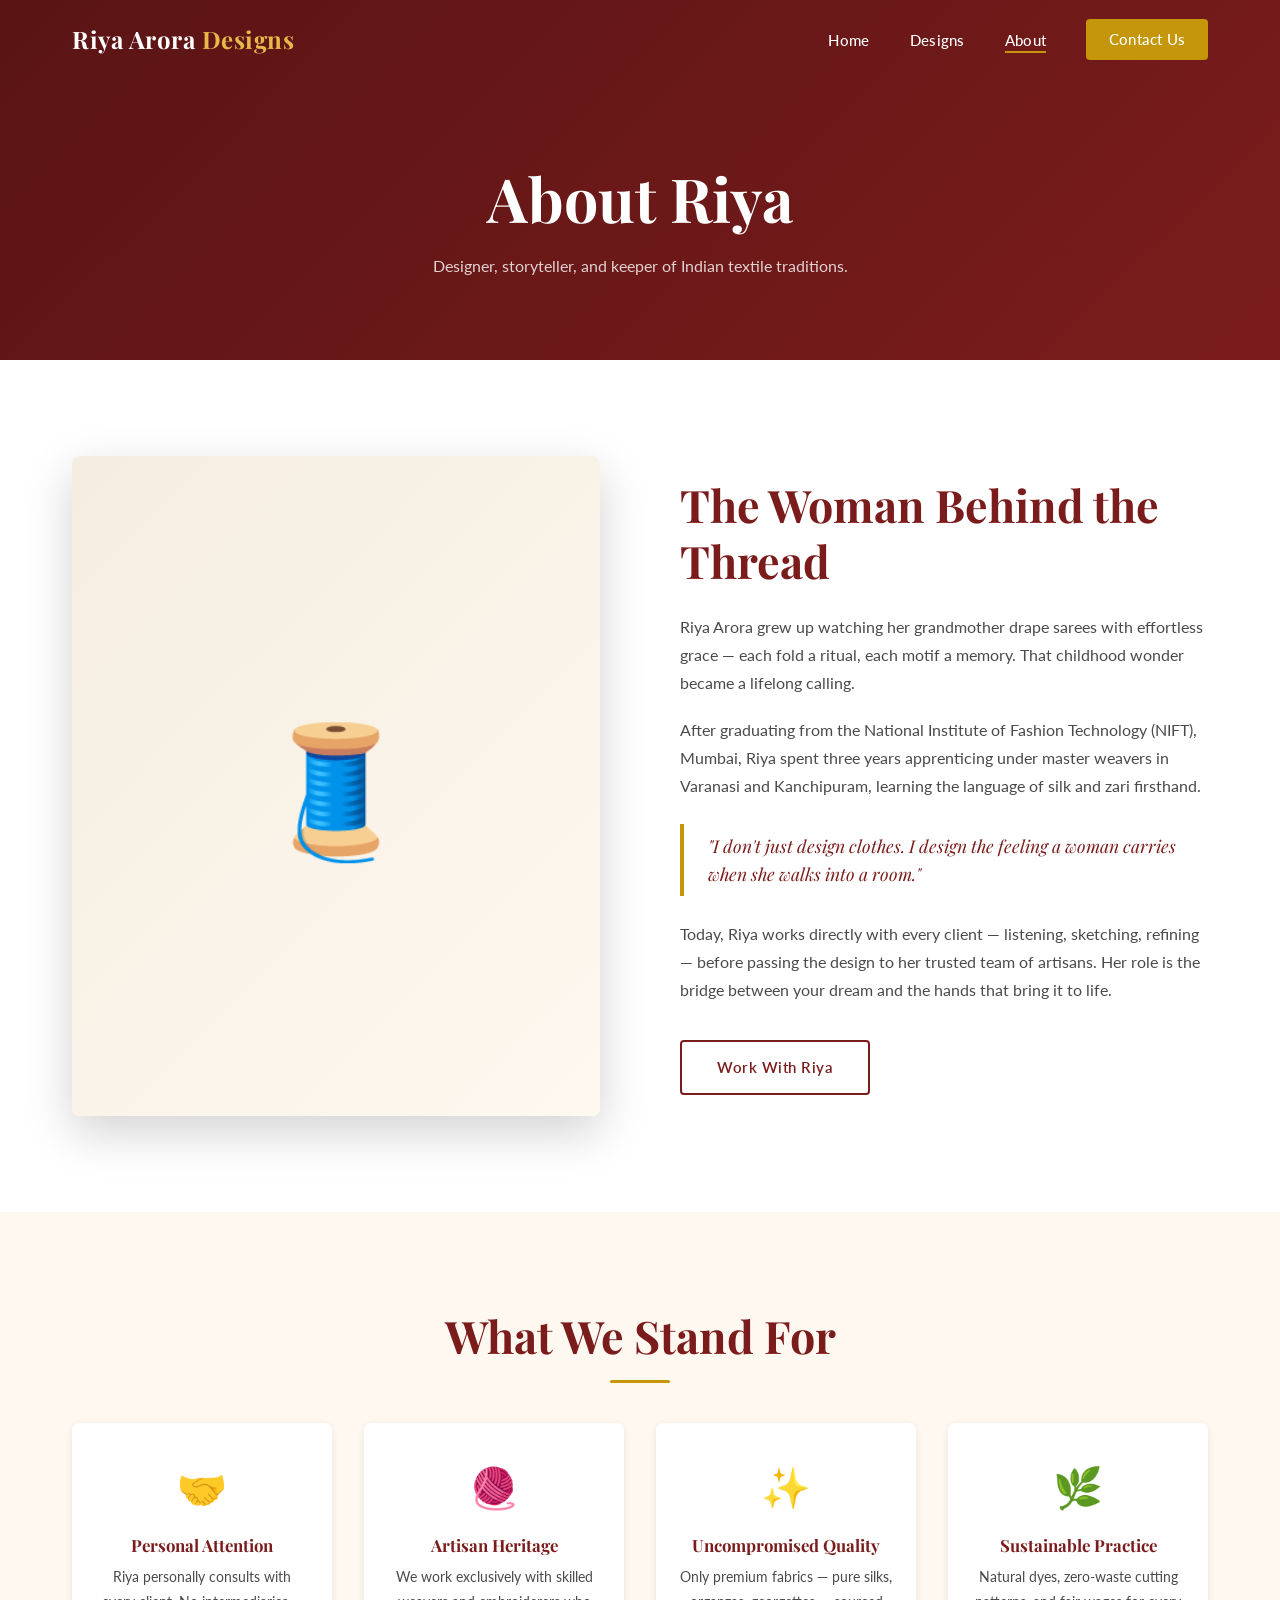
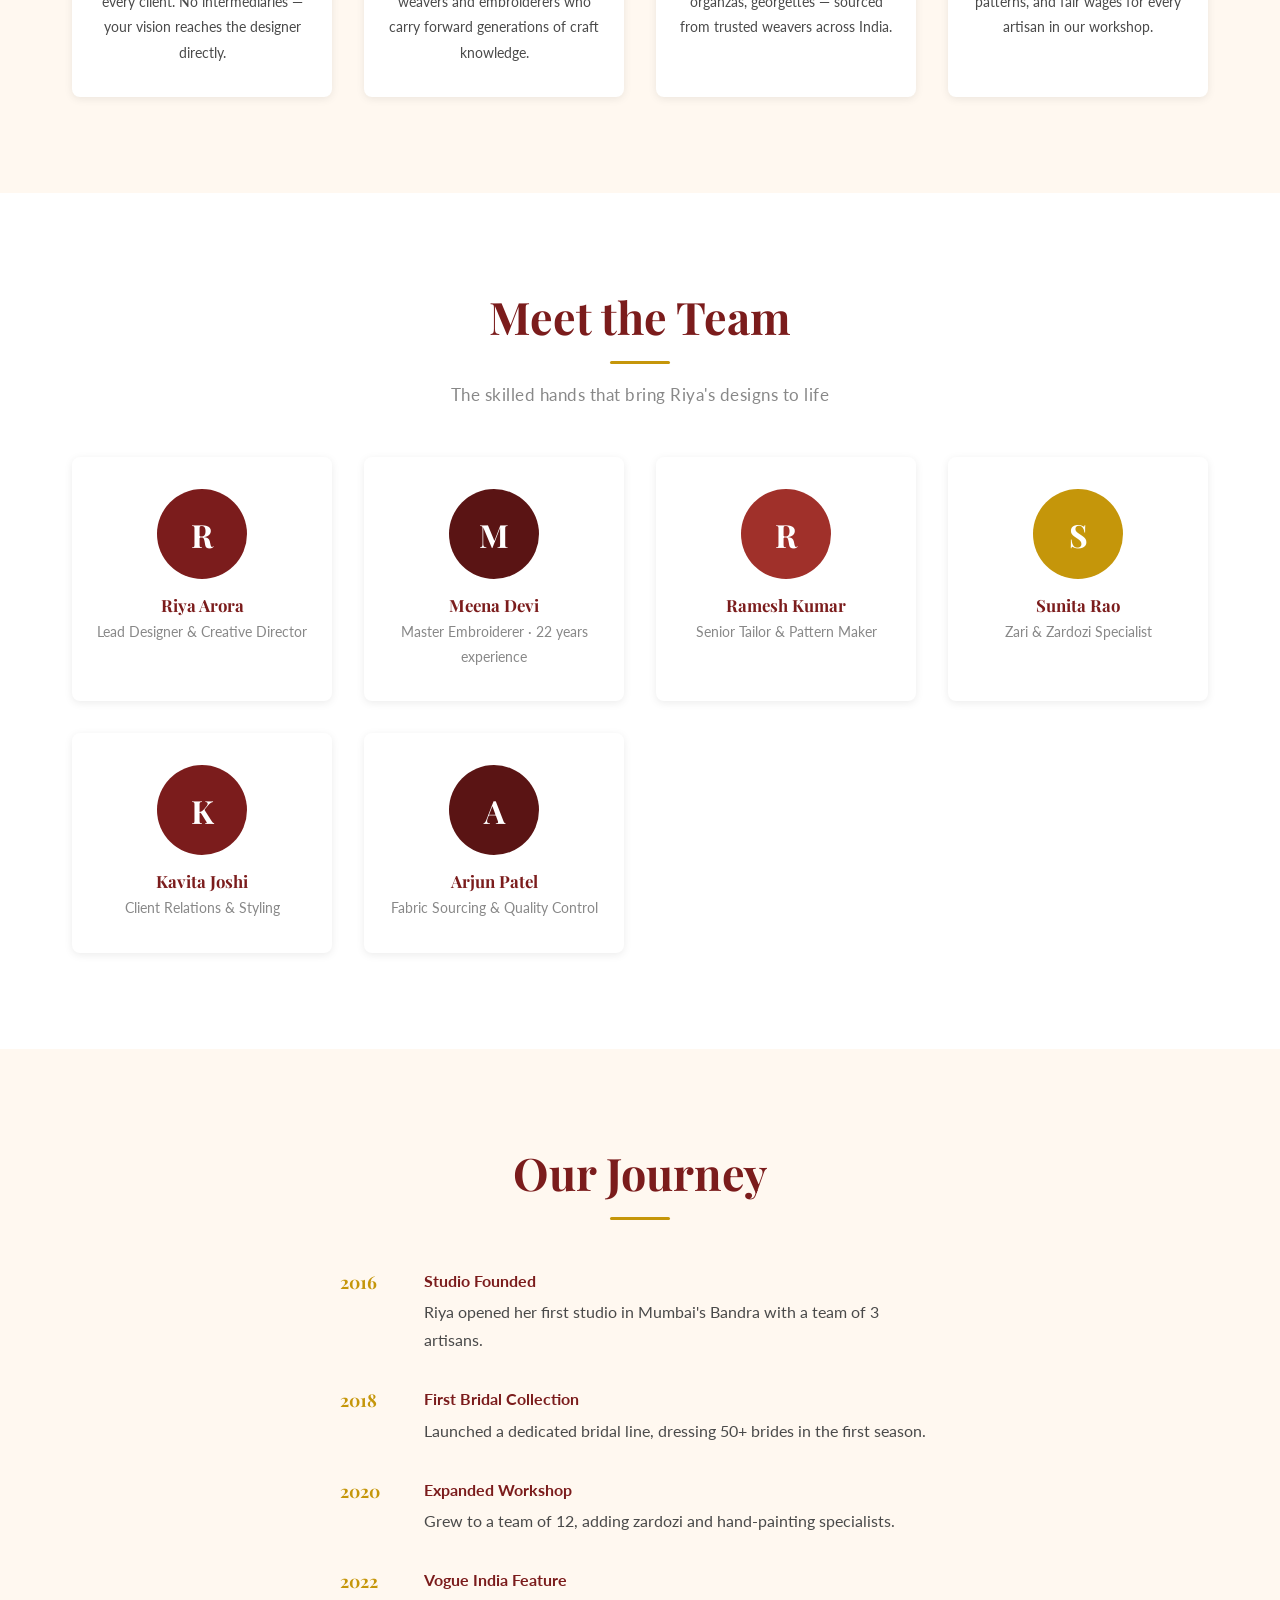
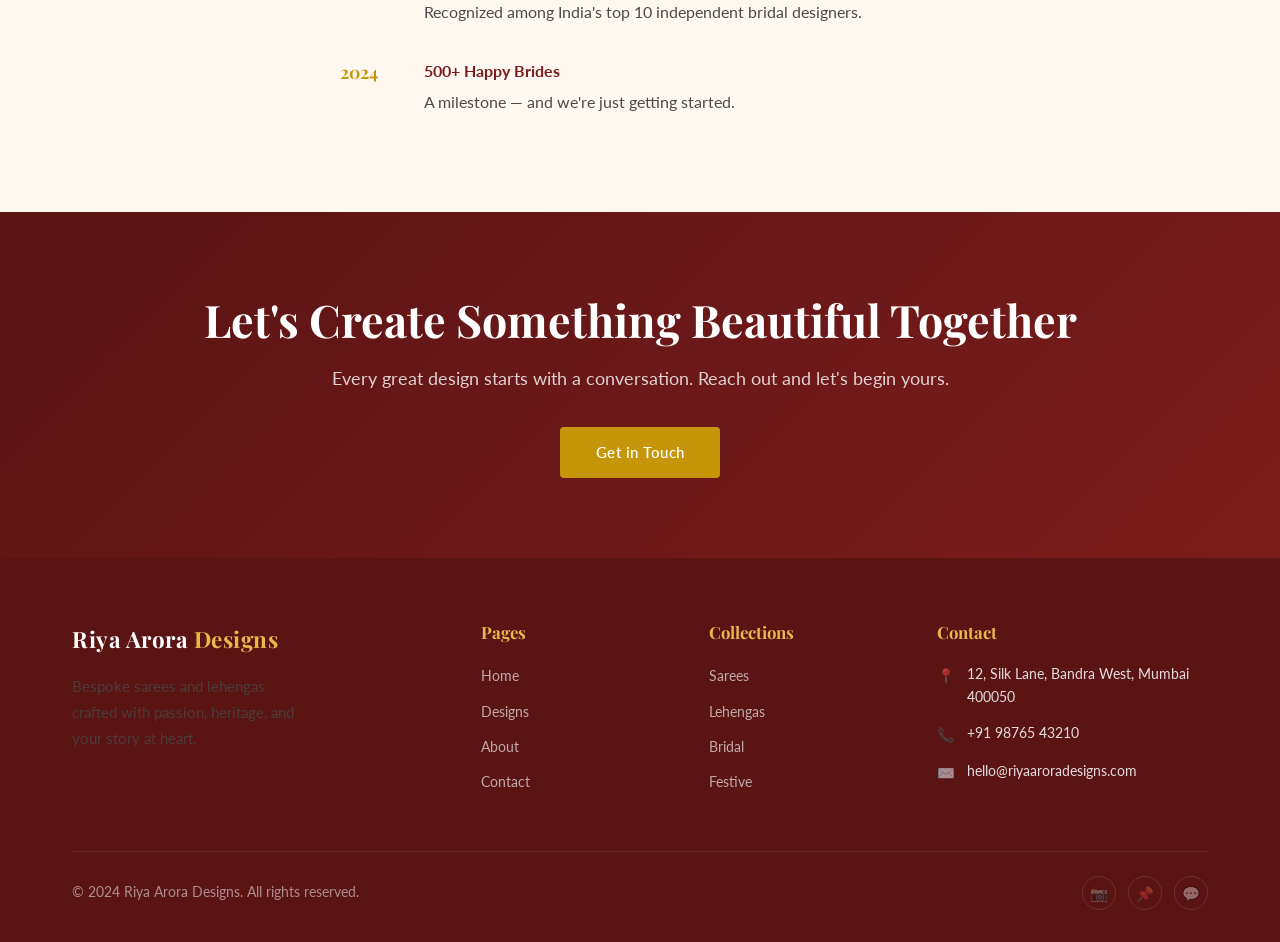
==== about.html @ 42b28cd4 "Initial commit: Riya Arora Designs portfolio website 4-page static site for a bespoke saree & leheng" ====
<!DOCTYPE html>
<html lang="en">
<head>
  <meta charset="UTF-8" />
  <meta name="viewport" content="width=device-width, initial-scale=1.0" />
  <title>About — Riya Arora Designs</title>
  <meta name="description" content="Meet Riya Arora — the designer behind bespoke sarees and lehengas crafted with passion and heritage." />
  <link rel="preconnect" href="https://fonts.googleapis.com" />
  <link rel="preconnect" href="https://fonts.gstatic.com" crossorigin />
  <link href="https://fonts.googleapis.com/css2?family=Playfair+Display:ital,wght@0,400;0,600;0,700;1,400&family=Lato:wght@300;400;600;700&display=swap" rel="stylesheet" />
  <link rel="stylesheet" href="css/style.css" />
</head>
<body>

  <!-- NAVBAR -->
  <nav class="navbar scrolled" role="navigation" aria-label="Main navigation">
    <div class="container nav-inner">
      <a href="index.html" class="nav-logo">Riya Arora <span>Designs</span></a>
      <ul class="nav-links" role="list">
        <li><a href="index.html">Home</a></li>
        <li><a href="designs.html">Designs</a></li>
        <li><a href="about.html">About</a></li>
        <li><a href="contact.html" class="btn btn-primary">Contact Us</a></li>
      </ul>
      <button class="nav-hamburger" aria-label="Toggle menu" aria-expanded="false">
        <span></span><span></span><span></span>
      </button>
    </div>
  </nav>

  <!-- PAGE HERO -->
  <section class="about-hero">
    <div class="container">
      <h1>About Riya</h1>
      <p>Designer, storyteller, and keeper of Indian textile traditions.</p>
    </div>
  </section>

  <!-- DESIGNER STORY -->
  <section class="section-pad">
    <div class="container">
      <div class="about-split">
        <div class="about-img-block">🧵</div>
        <div class="about-text">
          <h2>The Woman Behind the Thread</h2>
          <p>Riya Arora grew up watching her grandmother drape sarees with effortless grace — each fold a ritual, each motif a memory. That childhood wonder became a lifelong calling.</p>
          <p>After graduating from the National Institute of Fashion Technology (NIFT), Mumbai, Riya spent three years apprenticing under master weavers in Varanasi and Kanchipuram, learning the language of silk and zari firsthand.</p>
          <blockquote>"I don't just design clothes. I design the feeling a woman carries when she walks into a room."</blockquote>
          <p>Today, Riya works directly with every client — listening, sketching, refining — before passing the design to her trusted team of artisans. Her role is the bridge between your dream and the hands that bring it to life.</p>
          <a href="contact.html" class="btn btn-outline-dark" style="margin-top:1rem;">Work With Riya</a>
        </div>
      </div>
    </div>
  </section>

  <!-- VALUES -->
  <section class="section-pad bg-cream">
    <div class="container text-center">
      <h2 class="section-title">What We Stand For</h2>
      <div class="divider"></div>
      <div class="values-grid" style="margin-top:2.5rem;">
        <div class="value-card">
          <div class="value-icon">🤝</div>
          <h3>Personal Attention</h3>
          <p>Riya personally consults with every client. No intermediaries — your vision reaches the designer directly.</p>
        </div>
        <div class="value-card">
          <div class="value-icon">🧶</div>
          <h3>Artisan Heritage</h3>
          <p>We work exclusively with skilled weavers and embroiderers who carry forward generations of craft knowledge.</p>
        </div>
        <div class="value-card">
          <div class="value-icon">✨</div>
          <h3>Uncompromised Quality</h3>
          <p>Only premium fabrics — pure silks, organzas, georgettes — sourced from trusted weavers across India.</p>
        </div>
        <div class="value-card">
          <div class="value-icon">🌿</div>
          <h3>Sustainable Practice</h3>
          <p>Natural dyes, zero-waste cutting patterns, and fair wages for every artisan in our workshop.</p>
        </div>
      </div>
    </div>
  </section>

  <!-- TEAM -->
  <section class="section-pad">
    <div class="container text-center">
      <h2 class="section-title">Meet the Team</h2>
      <div class="divider"></div>
      <p class="section-subtitle" style="margin-top:1rem;">The skilled hands that bring Riya's designs to life</p>
      <div class="team-grid">
        <div class="team-card">
          <div class="team-avatar" style="background:#7B1C1C;">R</div>
          <h3>Riya Arora</h3>
          <p>Lead Designer & Creative Director</p>
        </div>
        <div class="team-card">
          <div class="team-avatar" style="background:#5a1414;">M</div>
          <h3>Meena Devi</h3>
          <p>Master Embroiderer · 22 years experience</p>
        </div>
        <div class="team-card">
          <div class="team-avatar" style="background:#a0302a;">R</div>
          <h3>Ramesh Kumar</h3>
          <p>Senior Tailor & Pattern Maker</p>
        </div>
        <div class="team-card">
          <div class="team-avatar" style="background:#C5960A;">S</div>
          <h3>Sunita Rao</h3>
          <p>Zari & Zardozi Specialist</p>
        </div>
        <div class="team-card">
          <div class="team-avatar" style="background:#7B1C1C;">K</div>
          <h3>Kavita Joshi</h3>
          <p>Client Relations & Styling</p>
        </div>
        <div class="team-card">
          <div class="team-avatar" style="background:#5a1414;">A</div>
          <h3>Arjun Patel</h3>
          <p>Fabric Sourcing & Quality Control</p>
        </div>
      </div>
    </div>
  </section>

  <!-- TIMELINE -->
  <section class="section-pad bg-cream">
    <div class="container text-center">
      <h2 class="section-title">Our Journey</h2>
      <div class="divider"></div>
      <div style="max-width:600px; margin:3rem auto 0; text-align:left;">
        <div style="display:flex;gap:1.5rem;margin-bottom:2rem;align-items:flex-start;">
          <div style="min-width:60px;font-family:var(--font-display);color:var(--gold);font-weight:700;font-size:1.1rem;">2016</div>
          <div><strong style="color:var(--maroon);">Studio Founded</strong><p style="margin-top:0.3rem;">Riya opened her first studio in Mumbai's Bandra with a team of 3 artisans.</p></div>
        </div>
        <div style="display:flex;gap:1.5rem;margin-bottom:2rem;align-items:flex-start;">
          <div style="min-width:60px;font-family:var(--font-display);color:var(--gold);font-weight:700;font-size:1.1rem;">2018</div>
          <div><strong style="color:var(--maroon);">First Bridal Collection</strong><p style="margin-top:0.3rem;">Launched a dedicated bridal line, dressing 50+ brides in the first season.</p></div>
        </div>
        <div style="display:flex;gap:1.5rem;margin-bottom:2rem;align-items:flex-start;">
          <div style="min-width:60px;font-family:var(--font-display);color:var(--gold);font-weight:700;font-size:1.1rem;">2020</div>
          <div><strong style="color:var(--maroon);">Expanded Workshop</strong><p style="margin-top:0.3rem;">Grew to a team of 12, adding zardozi and hand-painting specialists.</p></div>
        </div>
        <div style="display:flex;gap:1.5rem;margin-bottom:2rem;align-items:flex-start;">
          <div style="min-width:60px;font-family:var(--font-display);color:var(--gold);font-weight:700;font-size:1.1rem;">2022</div>
          <div><strong style="color:var(--maroon);">Vogue India Feature</strong><p style="margin-top:0.3rem;">Recognized among India's top 10 independent bridal designers.</p></div>
        </div>
        <div style="display:flex;gap:1.5rem;align-items:flex-start;">
          <div style="min-width:60px;font-family:var(--font-display);color:var(--gold);font-weight:700;font-size:1.1rem;">2024</div>
          <div><strong style="color:var(--maroon);">500+ Happy Brides</strong><p style="margin-top:0.3rem;">A milestone — and we're just getting started.</p></div>
        </div>
      </div>
    </div>
  </section>

  <!-- CTA BAND -->
  <section class="cta-band">
    <div class="container">
      <h2>Let's Create Something Beautiful Together</h2>
      <p>Every great design starts with a conversation. Reach out and let's begin yours.</p>
      <a href="contact.html" class="btn btn-primary">Get in Touch</a>
    </div>
  </section>

  <!-- FOOTER -->
  <footer>
    <div class="container">
      <div class="footer-grid">
        <div class="footer-brand">
          <a href="index.html" class="nav-logo">Riya Arora <span>Designs</span></a>
          <p>Bespoke sarees and lehengas crafted with passion, heritage, and your story at heart.</p>
        </div>
        <div>
          <h4>Pages</h4>
          <ul class="footer-links">
            <li><a href="index.html">Home</a></li>
            <li><a href="designs.html">Designs</a></li>
            <li><a href="about.html">About</a></li>
            <li><a href="contact.html">Contact</a></li>
          </ul>
        </div>
        <div>
          <h4>Collections</h4>
          <ul class="footer-links">
            <li><a href="designs.html">Sarees</a></li>
            <li><a href="designs.html">Lehengas</a></li>
            <li><a href="designs.html">Bridal</a></li>
            <li><a href="designs.html">Festive</a></li>
          </ul>
        </div>
        <div>
          <h4>Contact</h4>
          <div class="footer-contact-item"><span>📍</span><span>12, Silk Lane, Bandra West, Mumbai 400050</span></div>
          <div class="footer-contact-item"><span>📞</span><span>+91 98765 43210</span></div>
          <div class="footer-contact-item"><span>✉️</span><span>hello@riyaaroradesigns.com</span></div>
        </div>
      </div>
      <div class="footer-bottom">
        <span>© 2024 Riya Arora Designs. All rights reserved.</span>
        <div class="footer-social">
          <a href="#" aria-label="Instagram">📷</a>
          <a href="#" aria-label="Pinterest">📌</a>
          <a href="#" aria-label="WhatsApp">💬</a>
        </div>
      </div>
    </div>
  </footer>

  <script src="js/main.js"></script>
</body>
</html>
---- css/style.css ----
/* ===== ROOT VARIABLES ===== */
:root {
  --maroon: #7B1C1C;
  --maroon-dark: #5a1414;
  --gold: #C5960A;
  --gold-light: #e8b84b;
  --cream: #FFF8F0;
  --cream-dark: #f5ede0;
  --text-dark: #1a1a1a;
  --text-mid: #4a4a4a;
  --text-light: #888;
  --white: #ffffff;
  --font-display: 'Playfair Display', Georgia, serif;
  --font-body: 'Lato', Arial, sans-serif;
  --shadow-sm: 0 2px 8px rgba(0,0,0,0.08);
  --shadow-md: 0 6px 24px rgba(0,0,0,0.12);
  --shadow-lg: 0 16px 48px rgba(0,0,0,0.18);
  --radius: 4px;
  --transition: all 0.3s ease;
}

/* ===== RESET & BASE ===== */
*, *::before, *::after { box-sizing: border-box; margin: 0; padding: 0; }
html { scroll-behavior: smooth; font-size: 16px; }
body {
  font-family: var(--font-body);
  color: var(--text-dark);
  background: var(--white);
  line-height: 1.6;
}
img { max-width: 100%; display: block; }
a { text-decoration: none; color: inherit; }
ul { list-style: none; }
button, input, textarea, select {
  font-family: inherit;
  font-size: inherit;
  border: none;
  outline: none;
}

/* ===== TYPOGRAPHY ===== */
h1, h2, h3, h4 { font-family: var(--font-display); line-height: 1.25; }
h1 { font-size: clamp(2.2rem, 5vw, 3.8rem); }
h2 { font-size: clamp(1.8rem, 3.5vw, 2.8rem); }
h3 { font-size: clamp(1.2rem, 2.5vw, 1.6rem); }
p { font-size: 1rem; line-height: 1.75; color: var(--text-mid); }

/* ===== UTILITIES ===== */
.container { max-width: 1200px; margin: 0 auto; padding: 0 2rem; }
.section-pad { padding: 6rem 0; }
.section-pad-sm { padding: 4rem 0; }
.text-center { text-align: center; }
.text-gold { color: var(--gold); }
.text-maroon { color: var(--maroon); }
.bg-cream { background: var(--cream); }
.bg-maroon { background: var(--maroon); color: var(--white); }

.section-title {
  font-family: var(--font-display);
  color: var(--maroon);
  margin-bottom: 0.5rem;
}
.section-subtitle {
  color: var(--text-light);
  font-size: 1.05rem;
  margin-bottom: 3rem;
  letter-spacing: 0.5px;
}
.divider {
  width: 60px;
  height: 3px;
  background: var(--gold);
  margin: 1rem auto 0;
  border-radius: 2px;
}
.divider-left { margin-left: 0; }

/* ===== BUTTONS ===== */
.btn {
  display: inline-block;
  padding: 0.85rem 2.2rem;
  border-radius: var(--radius);
  font-weight: 600;
  letter-spacing: 0.5px;
  cursor: pointer;
  transition: var(--transition);
  font-size: 0.95rem;
}
.btn-primary {
  background: var(--gold);
  color: var(--white);
}
.btn-primary:hover { background: var(--gold-light); transform: translateY(-2px); box-shadow: var(--shadow-md); }
.btn-outline {
  border: 2px solid var(--white);
  color: var(--white);
  background: transparent;
}
.btn-outline:hover { background: var(--white); color: var(--maroon); }
.btn-outline-dark {
  border: 2px solid var(--maroon);
  color: var(--maroon);
  background: transparent;
}
.btn-outline-dark:hover { background: var(--maroon); color: var(--white); }

/* ===== NAVIGATION ===== */
.navbar {
  position: fixed;
  top: 0; left: 0; right: 0;
  z-index: 1000;
  background: transparent;
  transition: var(--transition);
  padding: 1.2rem 0;
}
.navbar.scrolled {
  background: rgba(255,255,255,0.97);
  backdrop-filter: blur(10px);
  box-shadow: var(--shadow-sm);
  padding: 0.8rem 0;
}
.navbar.scrolled .nav-logo,
.navbar.scrolled .nav-links a { color: var(--maroon); }
.navbar.scrolled .nav-logo span { color: var(--gold); }
.nav-inner {
  display: flex;
  align-items: center;
  justify-content: space-between;
}
.nav-logo {
  font-family: var(--font-display);
  font-size: 1.5rem;
  font-weight: 700;
  color: var(--white);
  letter-spacing: 0.5px;
}
.nav-logo span { color: var(--gold-light); }
.nav-links {
  display: flex;
  gap: 2.5rem;
  align-items: center;
}
.nav-links a {
  color: var(--white);
  font-weight: 500;
  font-size: 0.95rem;
  letter-spacing: 0.3px;
  position: relative;
  transition: var(--transition);
}
.nav-links a::after {
  content: '';
  position: absolute;
  bottom: -4px; left: 0;
  width: 0; height: 2px;
  background: var(--gold);
  transition: var(--transition);
}
.nav-links a:hover::after,
.nav-links a.active::after { width: 100%; }
.nav-links a.btn-primary { padding: 0.5rem 1.4rem; color: var(--white); }
.nav-links a.btn-primary::after { display: none; }
.nav-hamburger {
  display: none;
  flex-direction: column;
  gap: 5px;
  cursor: pointer;
  background: none;
  padding: 4px;
}
.nav-hamburger span {
  width: 26px; height: 2px;
  background: var(--white);
  border-radius: 2px;
  transition: var(--transition);
  display: block;
}
.navbar.scrolled .nav-hamburger span { background: var(--maroon); }

/* ===== HERO ===== */
.hero {
  position: relative;
  min-height: 100vh;
  display: flex;
  align-items: center;
  background: linear-gradient(135deg, var(--maroon-dark) 0%, var(--maroon) 50%, #a0302a 100%);
  overflow: hidden;
}
.hero-pattern {
  position: absolute;
  inset: 0;
  opacity: 0.08;
  background-image: url("data:image/svg+xml,%3Csvg width='80' height='80' viewBox='0 0 80 80' xmlns='http://www.w3.org/2000/svg'%3E%3Cg fill='%23C5960A' fill-rule='evenodd'%3E%3Ccircle cx='40' cy='40' r='3'/%3E%3Ccircle cx='0' cy='0' r='3'/%3E%3Ccircle cx='80' cy='0' r='3'/%3E%3Ccircle cx='0' cy='80' r='3'/%3E%3Ccircle cx='80' cy='80' r='3'/%3E%3C/g%3E%3C/svg%3E");
}
.hero-content {
  position: relative;
  z-index: 2;
  max-width: 700px;
}
.hero-eyebrow {
  display: inline-block;
  color: var(--gold-light);
  font-size: 0.9rem;
  letter-spacing: 3px;
  text-transform: uppercase;
  margin-bottom: 1.2rem;
  font-weight: 600;
}
.hero h1 {
  color: var(--white);
  margin-bottom: 1.5rem;
  font-weight: 700;
}
.hero h1 em {
  font-style: normal;
  color: var(--gold-light);
}
.hero p {
  color: rgba(255,255,255,0.85);
  font-size: 1.15rem;
  margin-bottom: 2.5rem;
  max-width: 540px;
}
.hero-btns { display: flex; gap: 1rem; flex-wrap: wrap; }
.hero-scroll {
  position: absolute;
  bottom: 2.5rem; left: 50%;
  transform: translateX(-50%);
  display: flex; flex-direction: column; align-items: center; gap: 8px;
  color: rgba(255,255,255,0.6);
  font-size: 0.8rem;
  letter-spacing: 2px;
  text-transform: uppercase;
  cursor: pointer;
  animation: bounce 2s infinite;
}
.hero-scroll svg { width: 20px; height: 20px; }
@keyframes bounce {
  0%, 100% { transform: translateX(-50%) translateY(0); }
  50% { transform: translateX(-50%) translateY(8px); }
}

/* ===== INTRO STRIP ===== */
.intro-strip {
  background: var(--gold);
  padding: 1.5rem 0;
  overflow: hidden;
}
.intro-strip-inner {
  display: flex;
  gap: 4rem;
  justify-content: center;
  flex-wrap: wrap;
}
.intro-stat {
  display: flex;
  flex-direction: column;
  align-items: center;
  color: var(--white);
}
.intro-stat strong {
  font-family: var(--font-display);
  font-size: 2rem;
  line-height: 1;
}
.intro-stat span { font-size: 0.85rem; letter-spacing: 1px; opacity: 0.9; }

/* ===== FEATURED DESIGNS ===== */
.designs-grid {
  display: grid;
  grid-template-columns: repeat(auto-fill, minmax(280px, 1fr));
  gap: 2rem;
  margin-top: 3rem;
}
.design-card {
  border-radius: 8px;
  overflow: hidden;
  box-shadow: var(--shadow-sm);
  transition: var(--transition);
  background: var(--white);
}
.design-card:hover { transform: translateY(-6px); box-shadow: var(--shadow-lg); }
.design-card-img {
  position: relative;
  overflow: hidden;
  aspect-ratio: 3/4;
  background: var(--cream-dark);
}
.design-card-img .placeholder-img {
  width: 100%; height: 100%;
  display: flex; align-items: center; justify-content: center;
  font-size: 4rem;
  background: linear-gradient(135deg, var(--cream-dark), var(--cream));
}
.design-card-overlay {
  position: absolute;
  inset: 0;
  background: rgba(123, 28, 28, 0.75);
  display: flex; align-items: center; justify-content: center;
  opacity: 0;
  transition: var(--transition);
}
.design-card:hover .design-card-overlay { opacity: 1; }
.design-card-overlay a {
  color: var(--white);
  border: 2px solid var(--white);
  padding: 0.6rem 1.5rem;
  border-radius: var(--radius);
  font-weight: 600;
  font-size: 0.9rem;
  transition: var(--transition);
}
.design-card-overlay a:hover { background: var(--white); color: var(--maroon); }
.design-card-tag {
  position: absolute;
  top: 1rem; left: 1rem;
  background: var(--gold);
  color: var(--white);
  font-size: 0.75rem;
  font-weight: 700;
  letter-spacing: 1px;
  text-transform: uppercase;
  padding: 0.3rem 0.8rem;
  border-radius: 20px;
}
.design-card-body { padding: 1.25rem; }
.design-card-body h3 { font-size: 1.1rem; margin-bottom: 0.3rem; color: var(--maroon); }
.design-card-body p { font-size: 0.9rem; color: var(--text-light); }

/* ===== PROCESS ===== */
.process-steps {
  display: grid;
  grid-template-columns: repeat(auto-fill, minmax(200px, 1fr));
  gap: 2rem;
  margin-top: 3rem;
  position: relative;
}
.process-step {
  text-align: center;
  padding: 2rem 1.5rem;
  border-radius: 8px;
  background: var(--white);
  box-shadow: var(--shadow-sm);
  transition: var(--transition);
}
.process-step:hover { box-shadow: var(--shadow-md); transform: translateY(-4px); }
.step-num {
  width: 52px; height: 52px;
  background: var(--maroon);
  color: var(--white);
  border-radius: 50%;
  display: flex; align-items: center; justify-content: center;
  font-family: var(--font-display);
  font-size: 1.4rem;
  font-weight: 700;
  margin: 0 auto 1.2rem;
}
.process-step h3 { font-size: 1.05rem; margin-bottom: 0.5rem; color: var(--maroon); }
.process-step p { font-size: 0.9rem; }

/* ===== TESTIMONIALS ===== */
.testimonials { background: var(--cream); }
.testimonials-grid {
  display: grid;
  grid-template-columns: repeat(auto-fill, minmax(300px, 1fr));
  gap: 2rem;
  margin-top: 3rem;
}
.testimonial-card {
  background: var(--white);
  border-radius: 8px;
  padding: 2rem;
  box-shadow: var(--shadow-sm);
  position: relative;
}
.testimonial-card::before {
  content: '\201C';
  font-family: var(--font-display);
  font-size: 5rem;
  color: var(--gold);
  opacity: 0.3;
  position: absolute;
  top: 0.5rem; left: 1.2rem;
  line-height: 1;
}
.testimonial-text { font-size: 0.97rem; font-style: italic; margin-bottom: 1.5rem; position: relative; z-index: 1; }
.testimonial-author { display: flex; align-items: center; gap: 1rem; }
.testimonial-avatar {
  width: 46px; height: 46px;
  border-radius: 50%;
  background: var(--maroon);
  color: var(--white);
  display: flex; align-items: center; justify-content: center;
  font-family: var(--font-display);
  font-size: 1.2rem;
  font-weight: 700;
  flex-shrink: 0;
}
.testimonial-author-info strong { display: block; font-size: 0.95rem; color: var(--maroon); }
.testimonial-author-info span { font-size: 0.82rem; color: var(--text-light); }
.stars { color: var(--gold); font-size: 0.9rem; margin-bottom: 1rem; }

/* ===== CTA BAND ===== */
.cta-band {
  background: linear-gradient(135deg, var(--maroon-dark), var(--maroon));
  padding: 5rem 0;
  text-align: center;
}
.cta-band h2 { color: var(--white); margin-bottom: 1rem; }
.cta-band p { color: rgba(255,255,255,0.8); margin-bottom: 2rem; font-size: 1.1rem; }

/* ===== GALLERY PAGE ===== */
.gallery-hero {
  background: linear-gradient(135deg, var(--maroon-dark), var(--maroon));
  padding: 10rem 0 5rem;
  text-align: center;
  color: var(--white);
}
.gallery-hero h1 { color: var(--white); }
.gallery-hero p { color: rgba(255,255,255,0.8); max-width: 500px; margin: 1rem auto 0; }

.filter-bar {
  display: flex;
  gap: 0.75rem;
  justify-content: center;
  flex-wrap: wrap;
  padding: 2.5rem 0;
}
.filter-btn {
  padding: 0.55rem 1.5rem;
  border-radius: 30px;
  border: 2px solid var(--maroon);
  color: var(--maroon);
  background: transparent;
  cursor: pointer;
  font-weight: 600;
  font-size: 0.9rem;
  transition: var(--transition);
}
.filter-btn.active,
.filter-btn:hover { background: var(--maroon); color: var(--white); }

.gallery-grid {
  display: grid;
  grid-template-columns: repeat(auto-fill, minmax(280px, 1fr));
  gap: 1.5rem;
  padding-bottom: 5rem;
}
.gallery-item {
  border-radius: 8px;
  overflow: hidden;
  box-shadow: var(--shadow-sm);
  transition: var(--transition);
  cursor: pointer;
}
.gallery-item:hover { transform: scale(1.02); box-shadow: var(--shadow-md); }
.gallery-item.hidden { display: none; }
.gallery-img {
  aspect-ratio: 3/4;
  background: var(--cream-dark);
  display: flex; align-items: center; justify-content: center;
  font-size: 5rem;
  position: relative;
}
.gallery-info {
  padding: 1rem 1.2rem;
  background: var(--white);
}
.gallery-info h3 { font-size: 1rem; color: var(--maroon); margin-bottom: 0.2rem; }
.gallery-info p { font-size: 0.85rem; color: var(--text-light); }
.gallery-badge {
  position: absolute;
  top: 0.75rem; right: 0.75rem;
  background: var(--maroon);
  color: var(--white);
  font-size: 0.72rem;
  font-weight: 700;
  text-transform: uppercase;
  letter-spacing: 0.5px;
  padding: 0.25rem 0.7rem;
  border-radius: 20px;
}

/* ===== ABOUT PAGE ===== */
.about-hero {
  background: linear-gradient(135deg, var(--maroon-dark), var(--maroon));
  padding: 10rem 0 5rem;
  text-align: center;
}
.about-hero h1 { color: var(--white); }
.about-hero p { color: rgba(255,255,255,0.8); max-width: 500px; margin: 1rem auto 0; }
.about-split {
  display: grid;
  grid-template-columns: 1fr 1fr;
  gap: 5rem;
  align-items: center;
}
.about-img-block {
  position: relative;
  border-radius: 8px;
  overflow: hidden;
  aspect-ratio: 4/5;
  background: linear-gradient(135deg, var(--cream-dark), var(--cream));
  display: flex; align-items: center; justify-content: center;
  font-size: 8rem;
  box-shadow: var(--shadow-lg);
}
.about-img-block::after {
  content: '';
  position: absolute;
  bottom: -1.5rem; right: -1.5rem;
  width: 60%; height: 60%;
  border: 3px solid var(--gold);
  border-radius: 8px;
  z-index: -1;
}
.about-text h2 { color: var(--maroon); margin-bottom: 1.5rem; }
.about-text p { margin-bottom: 1.2rem; }
.about-text blockquote {
  border-left: 4px solid var(--gold);
  padding: 0.5rem 1.5rem;
  margin: 1.5rem 0;
  font-style: italic;
  font-size: 1.1rem;
  color: var(--maroon);
  font-family: var(--font-display);
}

.values-grid {
  display: grid;
  grid-template-columns: repeat(auto-fill, minmax(220px, 1fr));
  gap: 2rem;
  margin-top: 3rem;
}
.value-card {
  padding: 2rem 1.5rem;
  border-radius: 8px;
  background: var(--white);
  box-shadow: var(--shadow-sm);
  text-align: center;
  transition: var(--transition);
}
.value-card:hover { transform: translateY(-4px); box-shadow: var(--shadow-md); }
.value-icon { font-size: 2.5rem; margin-bottom: 1rem; }
.value-card h3 { font-size: 1.05rem; color: var(--maroon); margin-bottom: 0.5rem; }
.value-card p { font-size: 0.9rem; }

.team-grid {
  display: grid;
  grid-template-columns: repeat(auto-fill, minmax(220px, 1fr));
  gap: 2rem;
  margin-top: 3rem;
}
.team-card {
  text-align: center;
  padding: 2rem 1rem;
  border-radius: 8px;
  background: var(--white);
  box-shadow: var(--shadow-sm);
  transition: var(--transition);
}
.team-card:hover { box-shadow: var(--shadow-md); transform: translateY(-4px); }
.team-avatar {
  width: 90px; height: 90px;
  border-radius: 50%;
  background: var(--maroon);
  color: var(--white);
  display: flex; align-items: center; justify-content: center;
  font-family: var(--font-display);
  font-size: 2rem;
  font-weight: 700;
  margin: 0 auto 1rem;
}
.team-card h3 { font-size: 1.05rem; color: var(--maroon); margin-bottom: 0.25rem; }
.team-card p { font-size: 0.88rem; color: var(--text-light); }

/* ===== CONTACT PAGE ===== */
.contact-hero {
  background: linear-gradient(135deg, var(--maroon-dark), var(--maroon));
  padding: 10rem 0 5rem;
  text-align: center;
}
.contact-hero h1 { color: var(--white); }
.contact-hero p { color: rgba(255,255,255,0.8); max-width: 500px; margin: 1rem auto 0; }
.contact-split {
  display: grid;
  grid-template-columns: 1fr 1.4fr;
  gap: 4rem;
}
.contact-info-block h3 { color: var(--maroon); margin-bottom: 1.5rem; }
.contact-detail {
  display: flex;
  gap: 1rem;
  align-items: flex-start;
  margin-bottom: 1.5rem;
}
.contact-icon {
  width: 42px; height: 42px;
  background: var(--cream-dark);
  border-radius: 50%;
  display: flex; align-items: center; justify-content: center;
  font-size: 1.2rem;
  flex-shrink: 0;
  color: var(--maroon);
}
.contact-detail strong { display: block; font-size: 0.9rem; color: var(--maroon); margin-bottom: 0.15rem; }
.contact-detail span { font-size: 0.92rem; color: var(--text-mid); }

.contact-form-card {
  background: var(--white);
  border-radius: 12px;
  padding: 2.5rem;
  box-shadow: var(--shadow-md);
}
.contact-form-card h3 { color: var(--maroon); margin-bottom: 2rem; }
.form-row { display: grid; grid-template-columns: 1fr 1fr; gap: 1.2rem; }
.form-group { margin-bottom: 1.4rem; }
.form-group label { display: block; font-size: 0.88rem; font-weight: 600; color: var(--text-dark); margin-bottom: 0.4rem; }
.form-group input,
.form-group select,
.form-group textarea {
  width: 100%;
  padding: 0.75rem 1rem;
  border: 1.5px solid #ddd;
  border-radius: var(--radius);
  background: #fafafa;
  transition: var(--transition);
  color: var(--text-dark);
}
.form-group input:focus,
.form-group select:focus,
.form-group textarea:focus { border-color: var(--maroon); background: var(--white); box-shadow: 0 0 0 3px rgba(123,28,28,0.1); }
.form-group textarea { resize: vertical; min-height: 120px; }
.form-submit { width: 100%; padding: 0.9rem; font-size: 1rem; }

.social-links { display: flex; gap: 1rem; margin-top: 2rem; }
.social-link {
  width: 42px; height: 42px;
  border-radius: 50%;
  background: var(--maroon);
  color: var(--white);
  display: flex; align-items: center; justify-content: center;
  font-size: 1.1rem;
  transition: var(--transition);
}
.social-link:hover { background: var(--gold); transform: translateY(-3px); }

.map-placeholder {
  background: var(--cream-dark);
  border-radius: 8px;
  height: 280px;
  display: flex; flex-direction: column; align-items: center; justify-content: center;
  gap: 0.5rem;
  font-size: 3rem;
  color: var(--maroon);
  margin-top: 3rem;
  border: 2px dashed #e0d0c0;
}
.map-placeholder p { font-size: 0.9rem; color: var(--text-light); font-size: 1rem; }

/* ===== FOOTER ===== */
footer {
  background: var(--maroon-dark);
  color: rgba(255,255,255,0.85);
  padding: 4rem 0 2rem;
}
.footer-grid {
  display: grid;
  grid-template-columns: 2fr 1fr 1fr 1.5fr;
  gap: 3rem;
  margin-bottom: 3rem;
}
.footer-brand .nav-logo { font-size: 1.4rem; margin-bottom: 1rem; display: block; }
.footer-brand p { font-size: 0.92rem; opacity: 0.75; max-width: 240px; }
footer h4 { color: var(--gold-light); font-family: var(--font-display); margin-bottom: 1.2rem; font-size: 1.05rem; }
.footer-links li { margin-bottom: 0.6rem; }
.footer-links a { font-size: 0.9rem; opacity: 0.75; transition: var(--transition); }
.footer-links a:hover { opacity: 1; color: var(--gold-light); }
.footer-contact-item { display: flex; gap: 0.75rem; margin-bottom: 0.8rem; font-size: 0.9rem; align-items: flex-start; }
.footer-contact-item span:first-child { opacity: 0.6; flex-shrink: 0; margin-top: 2px; }
.footer-bottom {
  border-top: 1px solid rgba(255,255,255,0.15);
  padding-top: 1.5rem;
  display: flex;
  justify-content: space-between;
  align-items: center;
  flex-wrap: wrap;
  gap: 1rem;
  font-size: 0.85rem;
  opacity: 0.6;
}
.footer-social { display: flex; gap: 0.75rem; }
.footer-social a {
  width: 34px; height: 34px;
  border-radius: 50%;
  border: 1px solid rgba(255,255,255,0.3);
  display: flex; align-items: center; justify-content: center;
  font-size: 0.9rem;
  transition: var(--transition);
  opacity: 0.7;
}
.footer-social a:hover { opacity: 1; border-color: var(--gold-light); color: var(--gold-light); }

/* ===== SUCCESS MESSAGE ===== */
.success-msg {
  display: none;
  background: #e8f5e9;
  color: #2e7d32;
  border: 1px solid #a5d6a7;
  border-radius: var(--radius);
  padding: 1rem 1.5rem;
  margin-top: 1rem;
  font-size: 0.95rem;
  font-weight: 500;
}
.success-msg.visible { display: block; }

/* ===== RESPONSIVE ===== */
@media (max-width: 900px) {
  .about-split, .contact-split { grid-template-columns: 1fr; }
  .footer-grid { grid-template-columns: 1fr 1fr; }
}
@media (max-width: 700px) {
  .nav-links { display: none; flex-direction: column; position: fixed; top: 0; right: 0; bottom: 0; width: 75%; max-width: 300px; background: var(--white); padding: 5rem 2rem 2rem; gap: 0; box-shadow: var(--shadow-lg); z-index: 999; }
  .nav-links.open { display: flex; }
  .nav-links a { color: var(--maroon) !important; padding: 1rem 0; border-bottom: 1px solid var(--cream-dark); }
  .nav-links a.btn-primary { margin-top: 1rem; text-align: center; border-bottom: none; }
  .nav-hamburger { display: flex; z-index: 1001; }
  .form-row { grid-template-columns: 1fr; }
  .footer-grid { grid-template-columns: 1fr; }
  .intro-strip-inner { gap: 2rem; }
  .hero-btns { flex-direction: column; align-items: flex-start; }
}
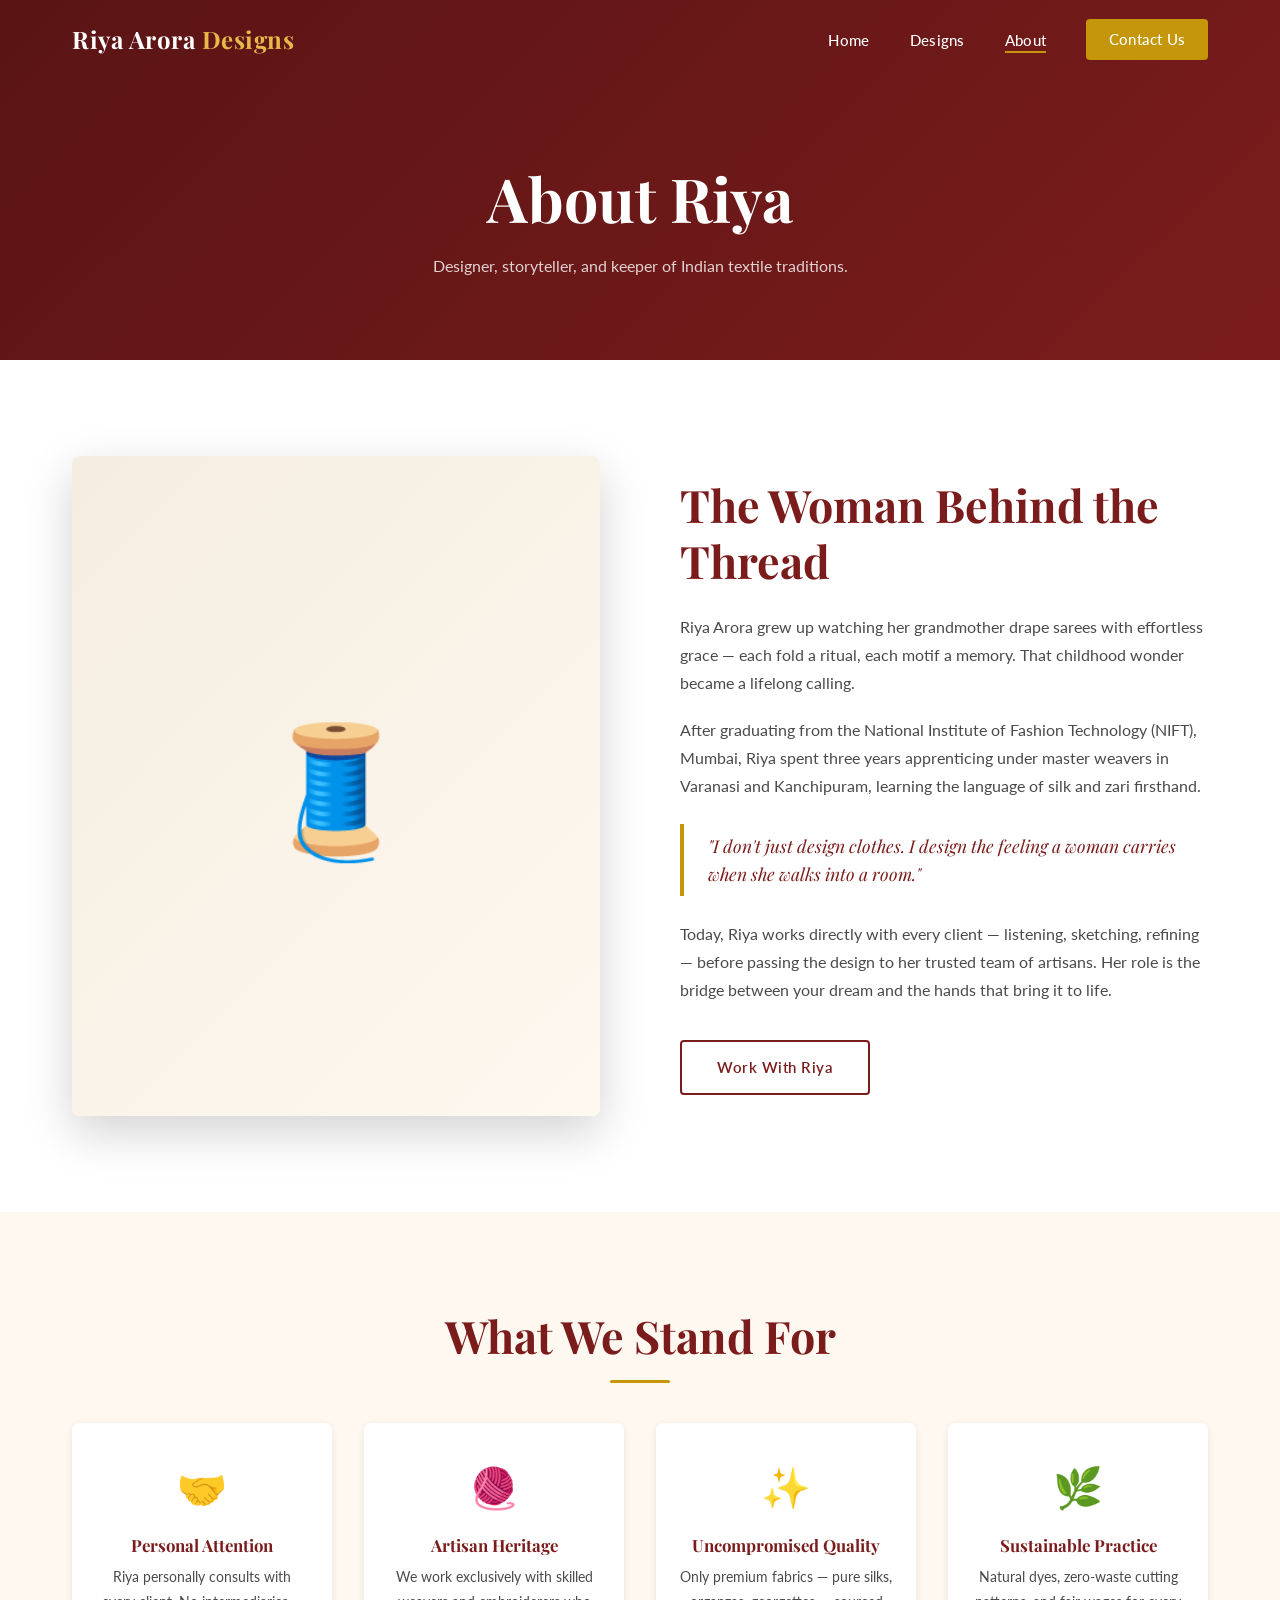
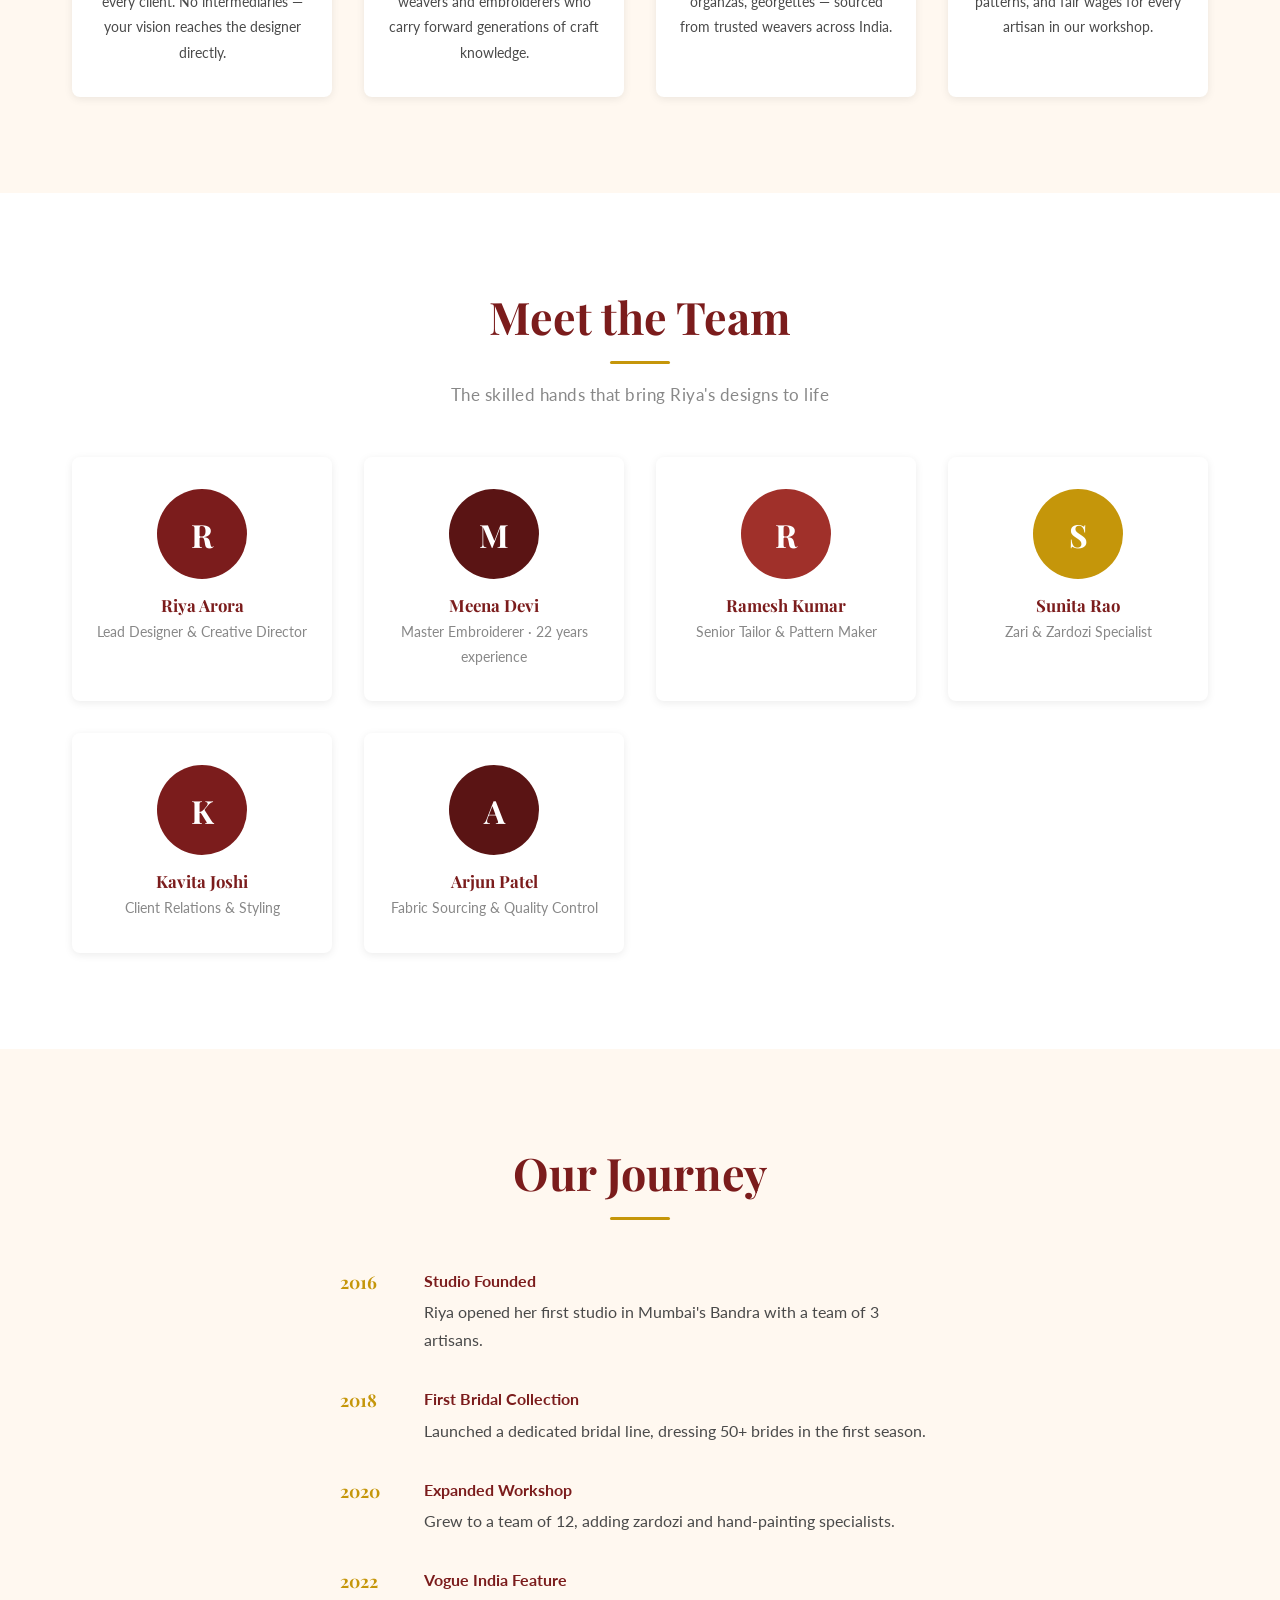
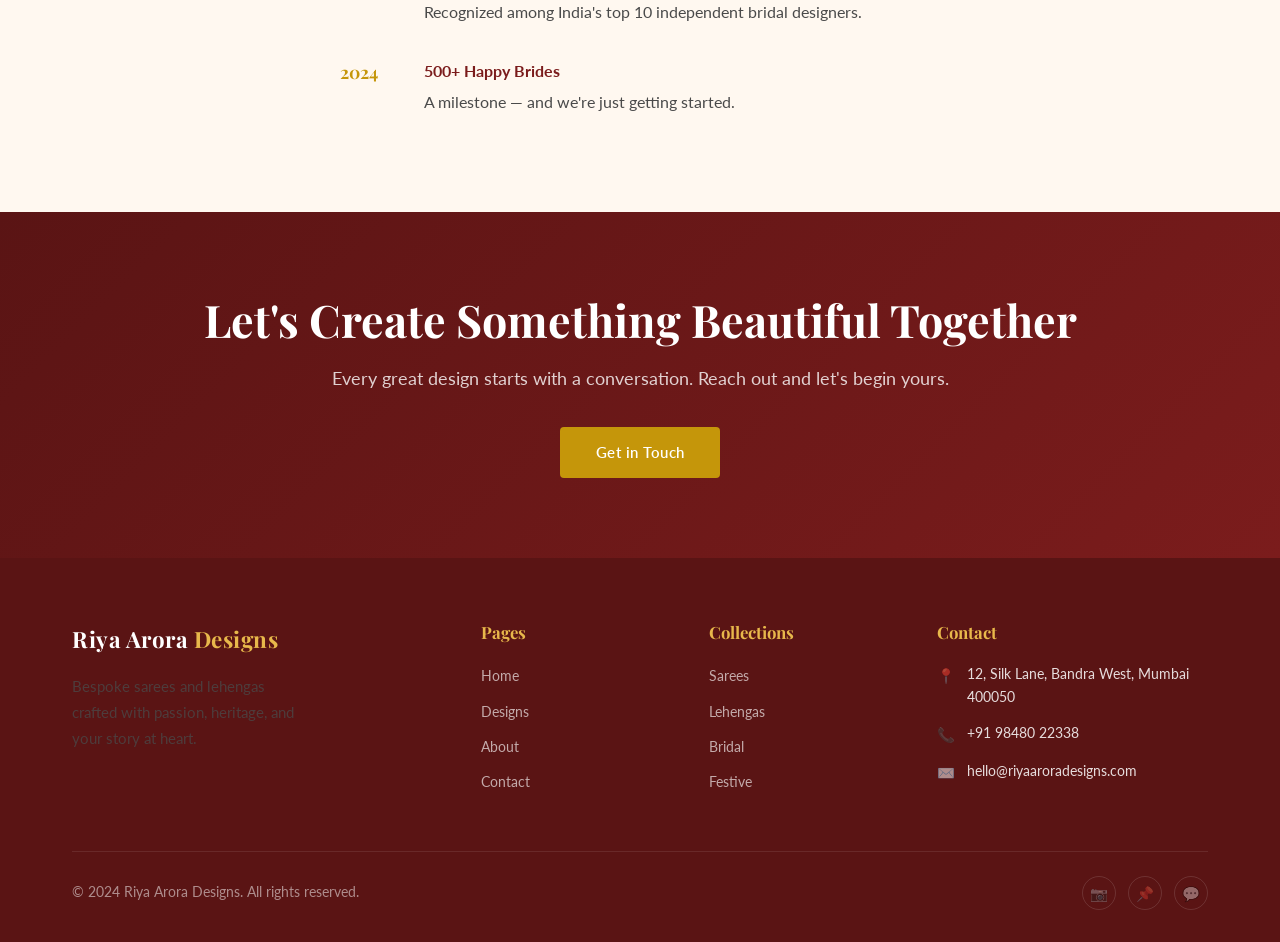
==== commit e2867e06: "Refactor nav and footer into shared components.js Removes duplicated nav/footer HTML from all 4 page" ====
--- a/about.html
+++ b/about.html
@@ -12,21 +12,7 @@
 </head>
 <body>
 
-  <!-- NAVBAR -->
-  <nav class="navbar scrolled" role="navigation" aria-label="Main navigation">
-    <div class="container nav-inner">
-      <a href="index.html" class="nav-logo">Riya Arora <span>Designs</span></a>
-      <ul class="nav-links" role="list">
-        <li><a href="index.html">Home</a></li>
-        <li><a href="designs.html">Designs</a></li>
-        <li><a href="about.html">About</a></li>
-        <li><a href="contact.html" class="btn btn-primary">Contact Us</a></li>
-      </ul>
-      <button class="nav-hamburger" aria-label="Toggle menu" aria-expanded="false">
-        <span></span><span></span><span></span>
-      </button>
-    </div>
-  </nav>
+  <div id="site-nav"></div>
 
   <!-- PAGE HERO -->
   <section class="about-hero">
@@ -163,50 +149,9 @@
     </div>
   </section>
 
-  <!-- FOOTER -->
-  <footer>
-    <div class="container">
-      <div class="footer-grid">
-        <div class="footer-brand">
-          <a href="index.html" class="nav-logo">Riya Arora <span>Designs</span></a>
-          <p>Bespoke sarees and lehengas crafted with passion, heritage, and your story at heart.</p>
-        </div>
-        <div>
-          <h4>Pages</h4>
-          <ul class="footer-links">
-            <li><a href="index.html">Home</a></li>
-            <li><a href="designs.html">Designs</a></li>
-            <li><a href="about.html">About</a></li>
-            <li><a href="contact.html">Contact</a></li>
-          </ul>
-        </div>
-        <div>
-          <h4>Collections</h4>
-          <ul class="footer-links">
-            <li><a href="designs.html">Sarees</a></li>
-            <li><a href="designs.html">Lehengas</a></li>
-            <li><a href="designs.html">Bridal</a></li>
-            <li><a href="designs.html">Festive</a></li>
-          </ul>
-        </div>
-        <div>
-          <h4>Contact</h4>
-          <div class="footer-contact-item"><span>📍</span><span>12, Silk Lane, Bandra West, Mumbai 400050</span></div>
-          <div class="footer-contact-item"><span>📞</span><span>+91 98765 43210</span></div>
-          <div class="footer-contact-item"><span>✉️</span><span>hello@riyaaroradesigns.com</span></div>
-        </div>
-      </div>
-      <div class="footer-bottom">
-        <span>© 2024 Riya Arora Designs. All rights reserved.</span>
-        <div class="footer-social">
-          <a href="#" aria-label="Instagram">📷</a>
-          <a href="#" aria-label="Pinterest">📌</a>
-          <a href="#" aria-label="WhatsApp">💬</a>
-        </div>
-      </div>
-    </div>
-  </footer>
+  <div id="site-footer"></div>
 
+  <script src="js/components.js"></script>
   <script src="js/main.js"></script>
 </body>
 </html>
